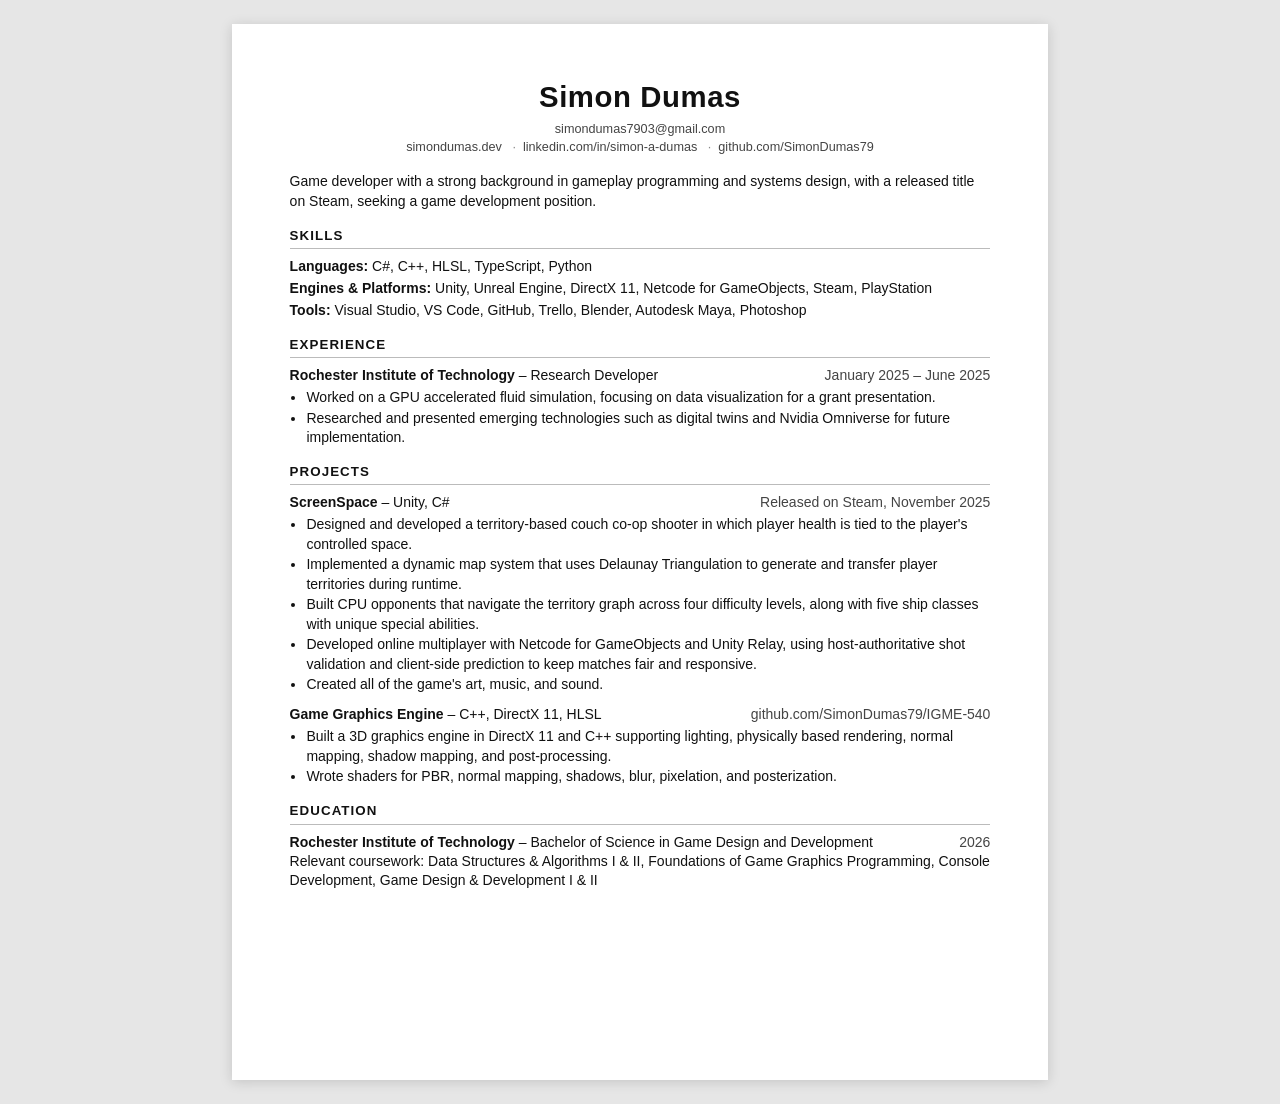
==== resume/resume.html @ 2ab73fd7 "Add the ScreenSpace Theme and link a one-page resume The theme is a YouTube embed inside the card te" ====
<!doctype html>
<html lang="en">
<head>
<meta charset="utf-8">
<meta name="viewport" content="width=device-width, initial-scale=1">
<title>Simon Dumas - Resume</title>
<meta name="robots" content="noindex">
<!-- Source for Simon-Dumas-Resume.pdf; the words mirror secondbrain/life/career/resume-2026.md.
     Rebuild with resume/build.sh. The phone number is never committed: build.sh passes it as ?phone=
     for the copy that gets sent, and the public PDF is built without it. -->
<style>
  @page { size: letter; margin: 0.55in 0.6in; }
  * { box-sizing: border-box; }
  html { background: #e6e6e6; }
  body { margin: 0; color: #111; font: 10.5pt/1.38 "Segoe UI", Calibri, Arial, sans-serif; }
  .page { background: #fff; width: 8.5in; min-height: 11in; margin: 24px auto; padding: 0.55in 0.6in; box-shadow: 0 2px 12px rgba(0, 0, 0, .15); }
  @media (max-width: 8.5in) { .page { width: auto; min-height: 0; margin: 0; padding: 24px 16px; } }
  @media print { html { background: none; } .page { width: auto; min-height: 0; margin: 0; padding: 0; box-shadow: none; } }
  a { color: inherit; text-decoration: none; }

  header { text-align: center; margin-bottom: 12pt; }
  h1 { font-size: 22pt; font-weight: 600; letter-spacing: .02em; margin: 0 0 3pt; }
  .contact { color: #444; font-size: 9.5pt; }
  .contact span + span::before { content: "\00b7"; margin: 0 .55em; color: #888; }

  h2 { font-size: 10pt; font-weight: 700; text-transform: uppercase; letter-spacing: .08em; border-bottom: 1px solid #bbb; padding-bottom: 2pt; margin: 12pt 0 6pt; }
  p { margin: 0 0 2pt; }
  .item { margin-bottom: 8pt; break-inside: avoid; }
  .item:last-child { margin-bottom: 0; }
  .item-head { display: flex; justify-content: space-between; gap: 1em; }
  .item-head b { font-weight: 600; }
  .item-head .meta { color: #444; white-space: nowrap; }
  ul { margin: 2pt 0 0; padding-left: 1.2em; }
  li { margin: 1pt 0; }
</style>
</head>
<body>
<div class="page">

<header>
  <h1>Simon Dumas</h1>
  <div class="contact">
    <span><a href="mailto:simondumas7903@gmail.com">simondumas7903@gmail.com</a></span>
    <span id="phone" hidden></span>
  </div>
  <div class="contact">
    <span><a href="https://simondumas.dev">simondumas.dev</a></span>
    <span><a href="https://www.linkedin.com/in/simon-a-dumas">linkedin.com/in/simon-a-dumas</a></span>
    <span><a href="https://github.com/SimonDumas79">github.com/SimonDumas79</a></span>
  </div>
</header>

<section>
  <p>Game developer with a strong background in gameplay programming and systems design, with a released title on Steam, seeking a game development position.</p>
</section>

<section>
  <h2>Skills</h2>
  <p><b>Languages:</b> C#, C++, HLSL, TypeScript, Python</p>
  <p><b>Engines &amp; Platforms:</b> Unity, Unreal Engine, DirectX 11, Netcode for GameObjects, Steam, PlayStation</p>
  <p><b>Tools:</b> Visual Studio, VS Code, GitHub, Trello, Blender, Autodesk Maya, Photoshop</p>
</section>

<section>
  <h2>Experience</h2>
  <div class="item">
    <div class="item-head"><span><b>Rochester Institute of Technology</b> &ndash; Research Developer</span><span class="meta">January 2025 &ndash; June 2025</span></div>
    <ul>
      <li>Worked on a GPU accelerated fluid simulation, focusing on data visualization for a grant presentation.</li>
      <li>Researched and presented emerging technologies such as digital twins and Nvidia Omniverse for future implementation.</li>
    </ul>
  </div>
</section>

<section>
  <h2>Projects</h2>
  <div class="item">
    <div class="item-head"><span><b>ScreenSpace</b> &ndash; Unity, C#</span><span class="meta">Released on Steam, November 2025</span></div>
    <ul>
      <li>Designed and developed a territory-based couch co-op shooter in which player health is tied to the player's controlled space.</li>
      <li>Implemented a dynamic map system that uses Delaunay Triangulation to generate and transfer player territories during runtime.</li>
      <li>Built CPU opponents that navigate the territory graph across four difficulty levels, along with five ship classes with unique special abilities.</li>
      <li>Developed online multiplayer with Netcode for GameObjects and Unity Relay, using host-authoritative shot validation and client-side prediction to keep matches fair and responsive.</li>
      <li>Created all of the game's art, music, and sound.</li>
    </ul>
  </div>
  <div class="item">
    <div class="item-head"><span><b>Game Graphics Engine</b> &ndash; C++, DirectX 11, HLSL</span><span class="meta"><a href="https://github.com/SimonDumas79/IGME-540">github.com/SimonDumas79/IGME-540</a></span></div>
    <ul>
      <li>Built a 3D graphics engine in DirectX 11 and C++ supporting lighting, physically based rendering, normal mapping, shadow mapping, and post-processing.</li>
      <li>Wrote shaders for PBR, normal mapping, shadows, blur, pixelation, and posterization.</li>
    </ul>
  </div>
</section>

<section>
  <h2>Education</h2>
  <div class="item">
    <div class="item-head"><span><b>Rochester Institute of Technology</b> &ndash; Bachelor of Science in Game Design and Development</span><span class="meta">2026</span></div>
    <p>Relevant coursework: Data Structures &amp; Algorithms I &amp; II, Foundations of Game Graphics Programming, Console Development, Game Design &amp; Development I &amp; II</p>
  </div>
</section>

</div>
<script>
  const phone = new URLSearchParams(location.search).get('phone');
  if (phone) {
    const el = document.getElementById('phone');
    el.textContent = phone;
    el.hidden = false;
  }
</script>
</body>
</html>
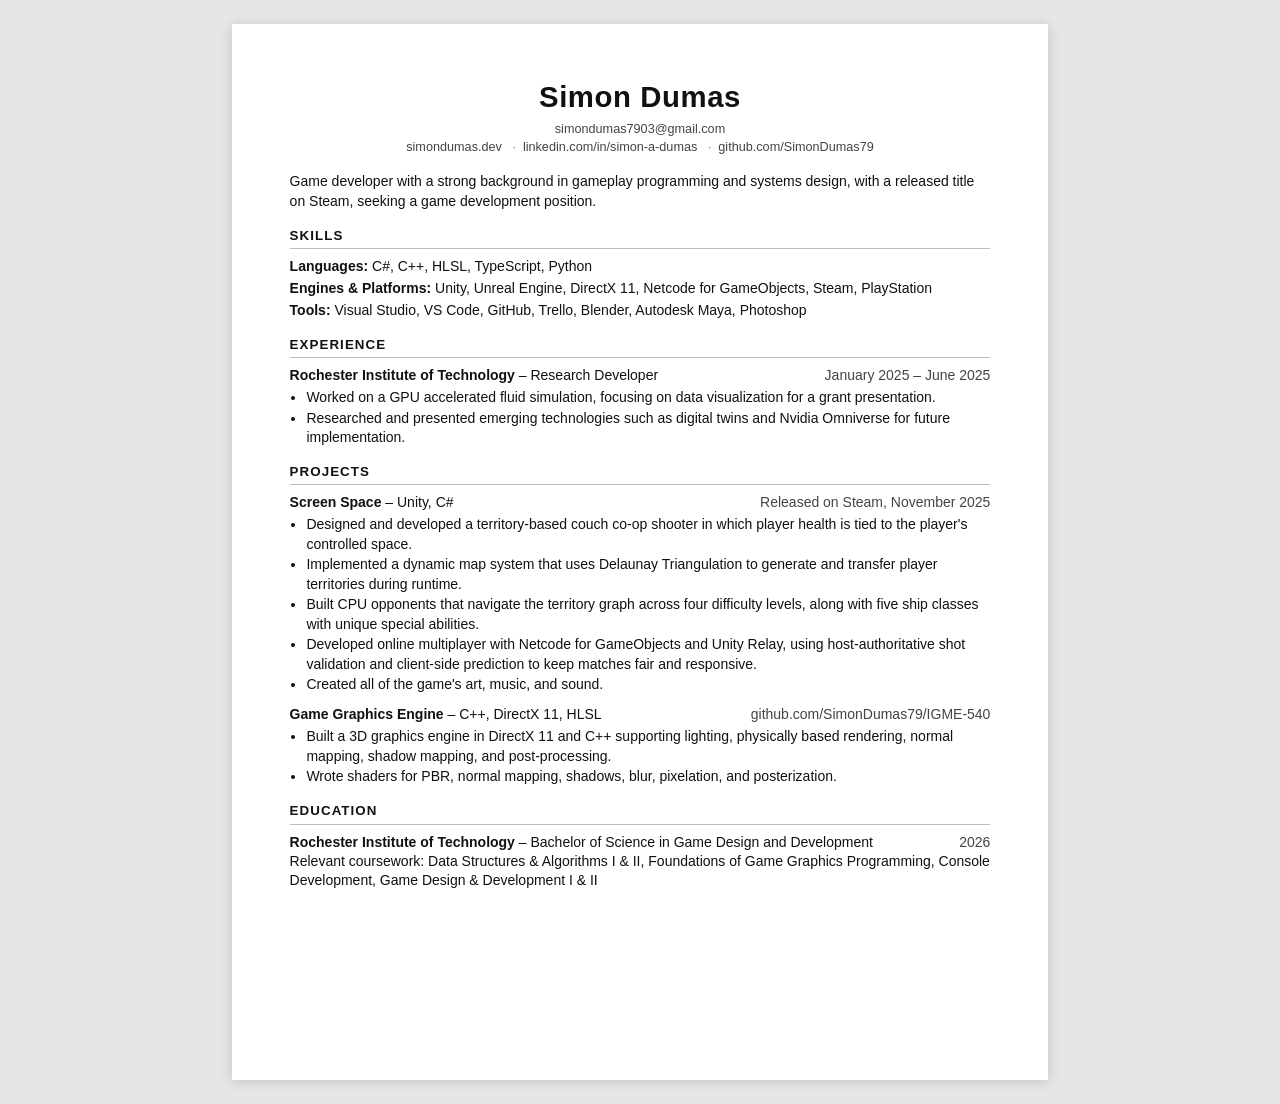
==== commit 79451207: "Screen Space is two words, on the site and in the resume Simon's ruling: "its 2 words, always has be" ====
--- a/resume/resume.html
+++ b/resume/resume.html
@@ -75,7 +75,7 @@
 <section>
   <h2>Projects</h2>
   <div class="item">
-    <div class="item-head"><span><b>ScreenSpace</b> &ndash; Unity, C#</span><span class="meta">Released on Steam, November 2025</span></div>
+    <div class="item-head"><span><b>Screen Space</b> &ndash; Unity, C#</span><span class="meta">Released on Steam, November 2025</span></div>
     <ul>
       <li>Designed and developed a territory-based couch co-op shooter in which player health is tied to the player's controlled space.</li>
       <li>Implemented a dynamic map system that uses Delaunay Triangulation to generate and transfer player territories during runtime.</li>
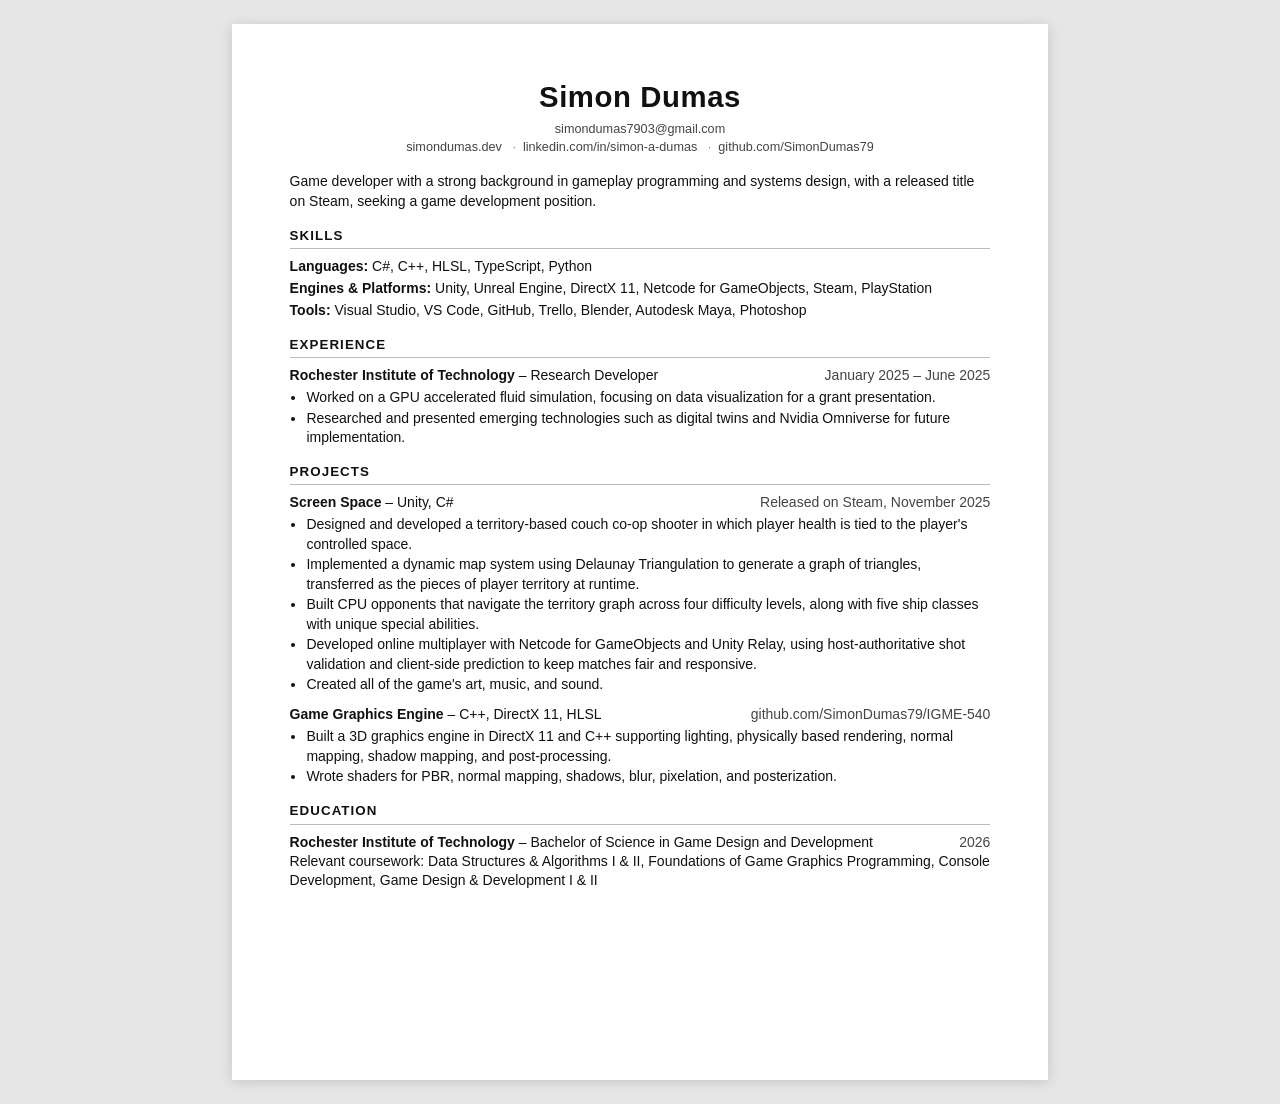
==== commit 838202b8: "Resume: Delaunay bullet names what the map system produces The old line said the map system "generat" ====
--- a/resume/resume.html
+++ b/resume/resume.html
@@ -78,7 +78,7 @@
     <div class="item-head"><span><b>Screen Space</b> &ndash; Unity, C#</span><span class="meta">Released on Steam, November 2025</span></div>
     <ul>
       <li>Designed and developed a territory-based couch co-op shooter in which player health is tied to the player's controlled space.</li>
-      <li>Implemented a dynamic map system that uses Delaunay Triangulation to generate and transfer player territories during runtime.</li>
+      <li>Implemented a dynamic map system using Delaunay Triangulation to generate a graph of triangles, transferred as the pieces of player territory at runtime.</li>
       <li>Built CPU opponents that navigate the territory graph across four difficulty levels, along with five ship classes with unique special abilities.</li>
       <li>Developed online multiplayer with Netcode for GameObjects and Unity Relay, using host-authoritative shot validation and client-side prediction to keep matches fair and responsive.</li>
       <li>Created all of the game's art, music, and sound.</li>
